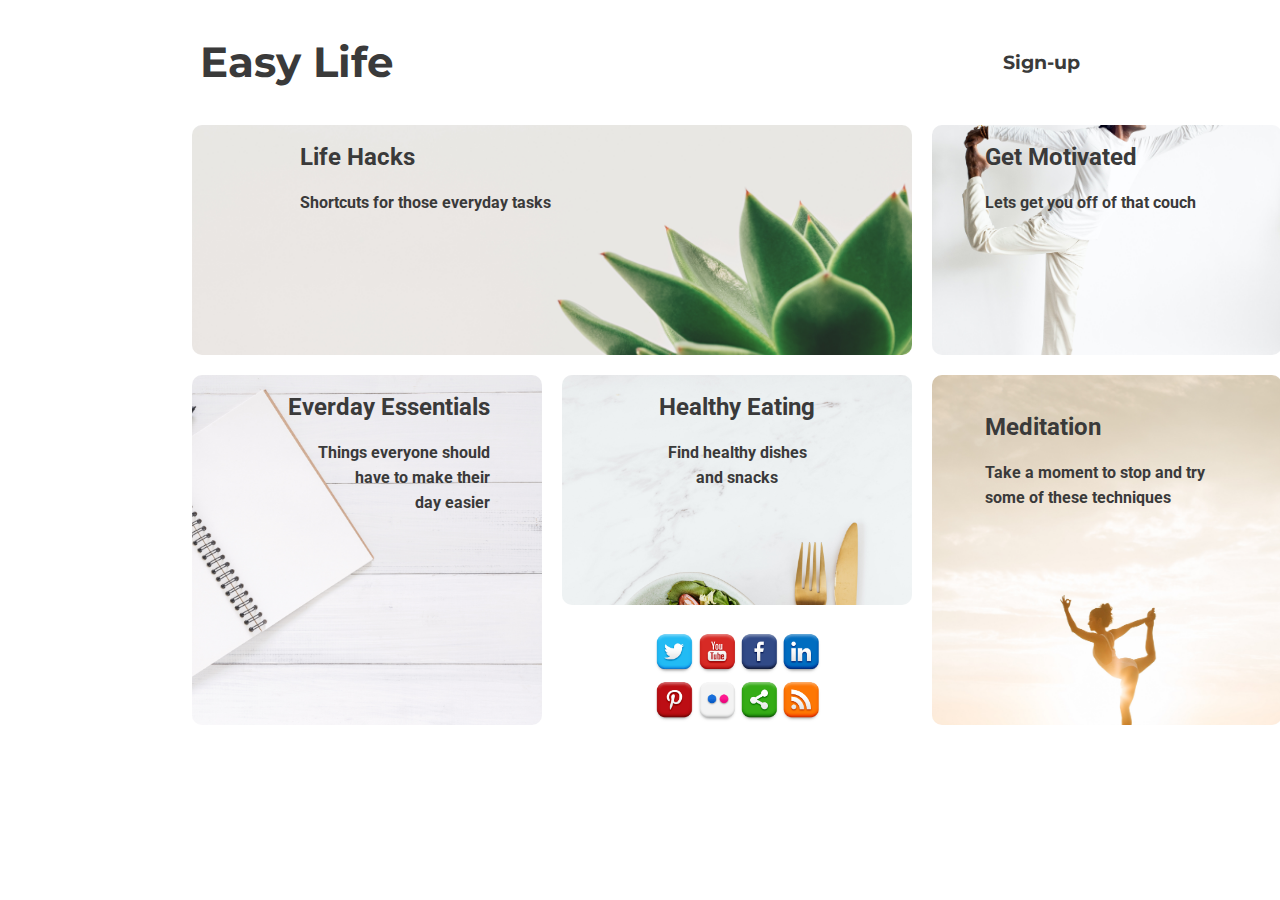
==== index.html @ 41d7a359 "restoring lost work from failed github" ====
<!DOCTYPE html>
<html lang="en">

<head>
    <meta charset="UTF-8">
    <meta http-equiv="X-UA-Compatible" content="IE=edge">
    <meta name="viewport" content="width=device-width, initial-scale=1.0">
    <link rel="stylesheet" href="assets/css/style.css">
    <title>Easy Life</title>
</head>

<body>
    <section>
        <header>
            <h1 id=logo>Easy Life</h1>
            <h2 id=sign-up>Sign-up</h2>
        </header>
    </section>
    <main>
        <div id="grid">
            <div id="grid-item-1">
                <a class="page-link" href="#"></a>
                <div>
                    <h2>Life Hacks</h2>
                    <p>Shortcuts for those everyday tasks</p>
                </div>
            </div>
            <div id="grid-item-2">
                <a class="page-link" href="#"></a>
                <div>
                    <h2>Get Motivated</h2>
                    <p>Lets get you off of that couch</p>
                </div>
            </div>
            <div id="grid-item-3">
                <a class="page-link" href="#"></a>
                <div>
                    <h2>Everday Essentials</h2>
                    <p>Things everyone should<br> have to make their<br> day easier</p>
                </div>

            </div>
            <div id="grid-item-4">
                <a class="page-link" href="#"></a>
                <div>
                    <h2>Healthy Eating</h2>
                    <p>Find healthy dishes <br>and snacks</p>
                </div>
            </div>
            <div id="grid-item-5">
                <a class="page-link" href="template/meditation.html"></a>
                <div>
                    <h2>Meditation</h2>
                    <p>Take a moment to stop and try some of these techniques</p>
                </div>
            </div>
            <div id="grid-item-6">
                <a class="page-link" href="#"></a>
            </div>
    </main>
    <footer>

    </footer>
</body>

</html>
---- assets/css/style.css ----
@import url('https://fonts.googleapis.com/css2?family=Montserrat:wght@200&family=Roboto:wght@300&display=swap');

*{
    margin: 0;
    padding: 0;
    border: none;
}
body{
    font-family:  roboto, sans-serif;
    color: #3a3a3a;
}
/* header */
header{
    height: 100px;
}
header a:visited{
    color: inherit;
}
header h1, header h2{
    font-family: montserrat, sans-serif;
    line-height: 125px;
}
#logo{
    float: left;
    font-size: 260%;
    margin-left: 200px;
    cursor: pointer;
}
#sign-up{
    float: right;
    margin-right: 200px;
    font-size: 120%;
}
#sign-up:hover{
    text-decoration: underline;
    cursor: pointer;
}
/* grid */

#grid{
    display: grid;
    grid: 230px 230px 100px/ 350px 350px 350px;
    gap: 20px;

    width: 70%;
    height: 60%;
    margin: 10px auto;

 
}
#grid div{
    color: #3a3a3a;
    border-radius: 10px;
    font-weight: 700;
    position: relative;
    transition-duration: 0.3s;
}
[id^="grid-item-"]:hover{
    filter: drop-shadow(0 0 8px #3a3a3a);
    transition-duration: 0.3s;
}
.page-link{
    width: 100%;
    height: 100%;
    position: absolute;
    z-index: 1;
}
#grid div h2, #grid div p{
    width: 70%;
    height: 40%;
    margin: 20px auto;

    line-height: 25px;
}
#grid-item-1{
    grid-column: 1/ 3;

    background-color: #ebe7e4;
    background-image: url(../images/pexels-scott-webb-305821.jpg);
    background-size: cover;
    background-repeat: no-repeat;
    background-position: center;   
}
#grid-item-2{
    background-color: #d7d8d3;
    background-image: url(../images/pexels-ajan-yogi-9271208.jpg);
    background-size: cover;
    background-repeat: no-repeat;
    background-position: center;
}
#grid-item-3{
    grid-row: 2/4;

    background-color: #e8e7ec;
    background-image: url(../images/pexels-tirachard-kumtanom-733857.jpg);
    background-size: cover;
    background-repeat: no-repeat;
    background-position: right;

    padding-bottom: 60px;
}
#grid-item-3 h2, #grid-item-3 p{
    text-align: right;
    margin-top: 0;
}
#grid-item-4{
    background-color: #eceff0;
    background-image: url(../images/pexels-karolina-grabowska-4198023.jpg);
    background-size: cover;
    background-repeat: no-repeat;
    background-position:top;
    
    padding-bottom: 40px;
}
#grid-item-4 h2, #grid-item-4 p{
    text-align: center;
}
#grid-item-5{
    grid-row: 2/4;
    grid-column: 3/4;

    background-color: #f6ece2;
    background-image: url(../images/pexels-eternal-happiness-3326362.jpg);
    background-size: cover;
    background-repeat: no-repeat;
    background-position:top;

    padding-bottom: 60px;
    padding-top: 20px;
}
#grid-item-6{
    background-color: #eceff0;
    background-image: url(../images/20-social-media-icons.png);
    background-size: cover;
    background-repeat: no-repeat;
    background-position:center;

    width: 50%;
    margin-left: auto;
    margin-right: auto;
}
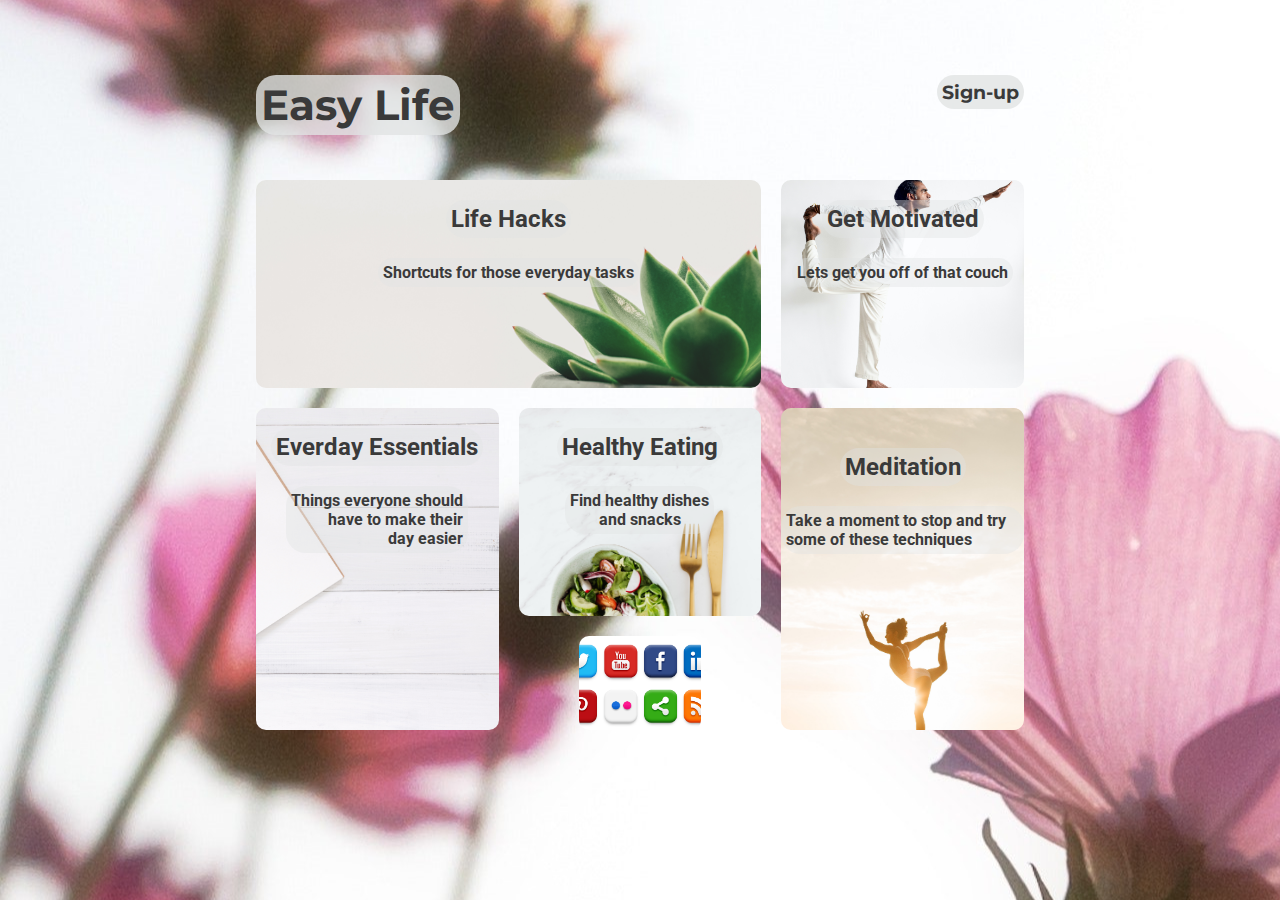
==== commit 4161098a: "re-evaluate responsive design and completly change it but index is now repsonsive for all page sizes" ====
--- a/index.html
+++ b/index.html
@@ -18,21 +18,21 @@
     </section>
     <main>
         <div id="grid">
-            <div id="grid-item-1">
+            <div id="grid-item-1" class="left">
                 <a class="page-link" href="#"></a>
                 <div>
                     <h2>Life Hacks</h2>
                     <p>Shortcuts for those everyday tasks</p>
                 </div>
             </div>
-            <div id="grid-item-2">
+            <div id="grid-item-2" class="right">
                 <a class="page-link" href="#"></a>
                 <div>
                     <h2>Get Motivated</h2>
                     <p>Lets get you off of that couch</p>
                 </div>
             </div>
-            <div id="grid-item-3">
+            <div id="grid-item-3" class="left">
                 <a class="page-link" href="#"></a>
                 <div>
                     <h2>Everday Essentials</h2>
@@ -40,14 +40,14 @@
                 </div>
 
             </div>
-            <div id="grid-item-4">
+            <div id="grid-item-4" class="right">
                 <a class="page-link" href="#"></a>
                 <div>
                     <h2>Healthy Eating</h2>
                     <p>Find healthy dishes <br>and snacks</p>
                 </div>
             </div>
-            <div id="grid-item-5">
+            <div id="grid-item-5" class="left" class="right"> 
                 <a class="page-link" href="template/meditation.html"></a>
                 <div>
                     <h2>Meditation</h2>
--- a/assets/css/style.css
+++ b/assets/css/style.css
@@ -8,27 +8,34 @@
 body{
     font-family:  roboto, sans-serif;
     color: #3a3a3a;
+    background: rgb(255,227,227) url(../images/pexels-pixabay-158756.jpg) no-repeat center;
+    background-size: auto;
 }
 /* header */
 header{
     height: 100px;
+    width: 100%;
 }
 header a:visited{
     color: inherit;
 }
 header h1, header h2{
     font-family: montserrat, sans-serif;
-    line-height: 125px;
+    font-size: 150%;
+    margin-top: 75px;
+    background-color: rgba(225,227,227,.8);
+    border-radius: 20px;
+    padding: 5px;
 }
 #logo{
     float: left;
     font-size: 260%;
-    margin-left: 200px;
+    margin-left: 20%;
     cursor: pointer;
 }
 #sign-up{
     float: right;
-    margin-right: 200px;
+    margin-right: 20%;
     font-size: 120%;
 }
 #sign-up:hover{
@@ -39,14 +46,11 @@
 
 #grid{
     display: grid;
-    grid: 230px 230px 100px/ 350px 350px 350px;
+    grid: 33% 33% 15%/ 1fr 1fr 1fr;
     gap: 20px;
-
-    width: 70%;
-    height: 60%;
-    margin: 10px auto;
-
- 
+    width: 60%;
+    height: 70vh;
+    margin: 80px auto;
 }
 #grid div{
     color: #3a3a3a;
@@ -66,11 +70,13 @@
     z-index: 1;
 }
 #grid div h2, #grid div p{
-    width: 70%;
-    height: 40%;
+    width: fit-content;
+    height: fit-content;
     margin: 20px auto;
-
-    line-height: 25px;
+    padding: 5px;
+
+    background: rgba(225,227,227,.4);
+    border-radius: 20px;
 }
 #grid-item-1{
     grid-column: 1/ 3;
@@ -136,6 +142,79 @@
     background-position:center;
 
     width: 50%;
+    height: 100%;
     margin-left: auto;
     margin-right: auto;
+}
+
+@media screen and (max-width:950px) {
+    #grid{
+        grid: 33% 33% 33%/ 50% 50%;
+    }
+    .page-link{
+        left: 0;
+        top:0;
+    }
+    #grid .left{
+        grid-column: 1/2;
+        text-align: center;
+    }
+    #grid .right{
+        grid-column: 2/3;
+        text-align: center;
+    }
+    #grid-item-3{
+        grid-row: 2/3;
+    }
+    #grid-item-5{
+        grid-row: 3/4;
+        padding: 0;
+    }
+    #grid-item-6{
+        width: 100%;
+        height: 75%;
+        align-self: center;
+    }
+    #grid div p{
+        margin-top: 0;
+    }
+}
+@media screen and (max-width:713px) {
+    header{
+        display: block;
+        width: 100%;
+    }
+    #logo, #sign-up{
+        width: 100%;
+        margin: 20px auto;
+        padding: 0;
+        text-align: center;
+        border-radius: 0;
+    }
+    #grid{
+        grid: auto auto auto auto auto auto / 100%;
+        grid-template-rows: min-content;
+    }
+    #grid .left, #grid .right{
+        grid-column:1/2;
+        padding: 0;
+    }
+    #grid-item-1{
+        grid-row: 1/2;
+    }
+    #grid-item-2{
+        grid-row: 2/3;
+    }
+    #grid-item-3{
+        grid-row: 3/4;
+    }
+    #grid-item-4{
+        grid-row: 4/5;
+    }
+    #grid-item-5{
+        grid-row: 5/6;
+    }
+    #grid-item-6{
+        grid-row: 6/7;
+    }
 }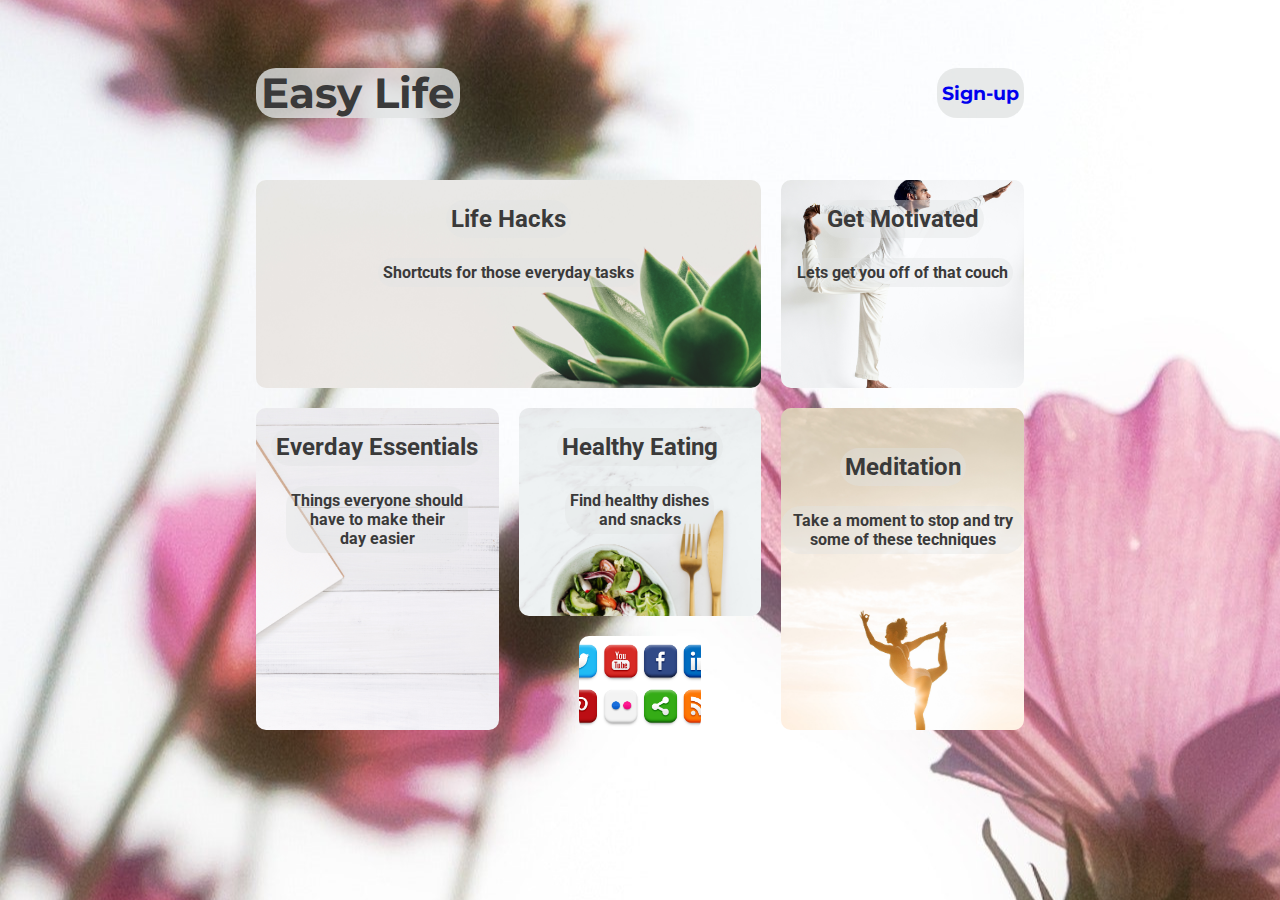
==== commit 47a6d6e7: "add form to sign up page" ====
--- a/index.html
+++ b/index.html
@@ -13,7 +13,9 @@
     <section>
         <header>
             <h1 id=logo>Easy Life</h1>
-            <h2 id=sign-up>Sign-up</h2>
+            <a href="template/sign-up.html">
+                <h2 id=sign-up>Sign-up</h2>
+            </a>
         </header>
     </section>
     <main>
@@ -47,7 +49,7 @@
                     <p>Find healthy dishes <br>and snacks</p>
                 </div>
             </div>
-            <div id="grid-item-5" class="left" class="right"> 
+            <div id="grid-item-5" class="left" class="right">
                 <a class="page-link" href="template/meditation.html"></a>
                 <div>
                     <h2>Meditation</h2>
--- a/assets/css/style.css
+++ b/assets/css/style.css
@@ -1,4 +1,5 @@
 @import url('https://fonts.googleapis.com/css2?family=Montserrat:wght@200&family=Roboto:wght@300&display=swap');
+@import "header.css";
 
 *{
     margin: 0;
@@ -10,37 +11,7 @@
     color: #3a3a3a;
     background: rgb(255,227,227) url(../images/pexels-pixabay-158756.jpg) no-repeat center;
     background-size: auto;
-}
-/* header */
-header{
-    height: 100px;
-    width: 100%;
-}
-header a:visited{
-    color: inherit;
-}
-header h1, header h2{
-    font-family: montserrat, sans-serif;
-    font-size: 150%;
-    margin-top: 75px;
-    background-color: rgba(225,227,227,.8);
-    border-radius: 20px;
-    padding: 5px;
-}
-#logo{
-    float: left;
-    font-size: 260%;
-    margin-left: 20%;
-    cursor: pointer;
-}
-#sign-up{
-    float: right;
-    margin-right: 20%;
-    font-size: 120%;
-}
-#sign-up:hover{
-    text-decoration: underline;
-    cursor: pointer;
+    height: 100%;
 }
 /* grid */
 
@@ -74,6 +45,7 @@
     height: fit-content;
     margin: 20px auto;
     padding: 5px;
+    text-align: center;
 
     background: rgba(225,227,227,.4);
     border-radius: 20px;
@@ -118,9 +90,6 @@
     
     padding-bottom: 40px;
 }
-#grid-item-4 h2, #grid-item-4 p{
-    text-align: center;
-}
 #grid-item-5{
     grid-row: 2/4;
     grid-column: 3/4;
@@ -146,7 +115,7 @@
     margin-left: auto;
     margin-right: auto;
 }
-
+/* double column design */
 @media screen and (max-width:950px) {
     #grid{
         grid: 33% 33% 33%/ 50% 50%;
@@ -166,6 +135,9 @@
     #grid-item-3{
         grid-row: 2/3;
     }
+    #grid-item-3 p{
+        text-align: center;
+    }
     #grid-item-5{
         grid-row: 3/4;
         padding: 0;
@@ -179,6 +151,7 @@
         margin-top: 0;
     }
 }
+/* single column design */
 @media screen and (max-width:713px) {
     header{
         display: block;
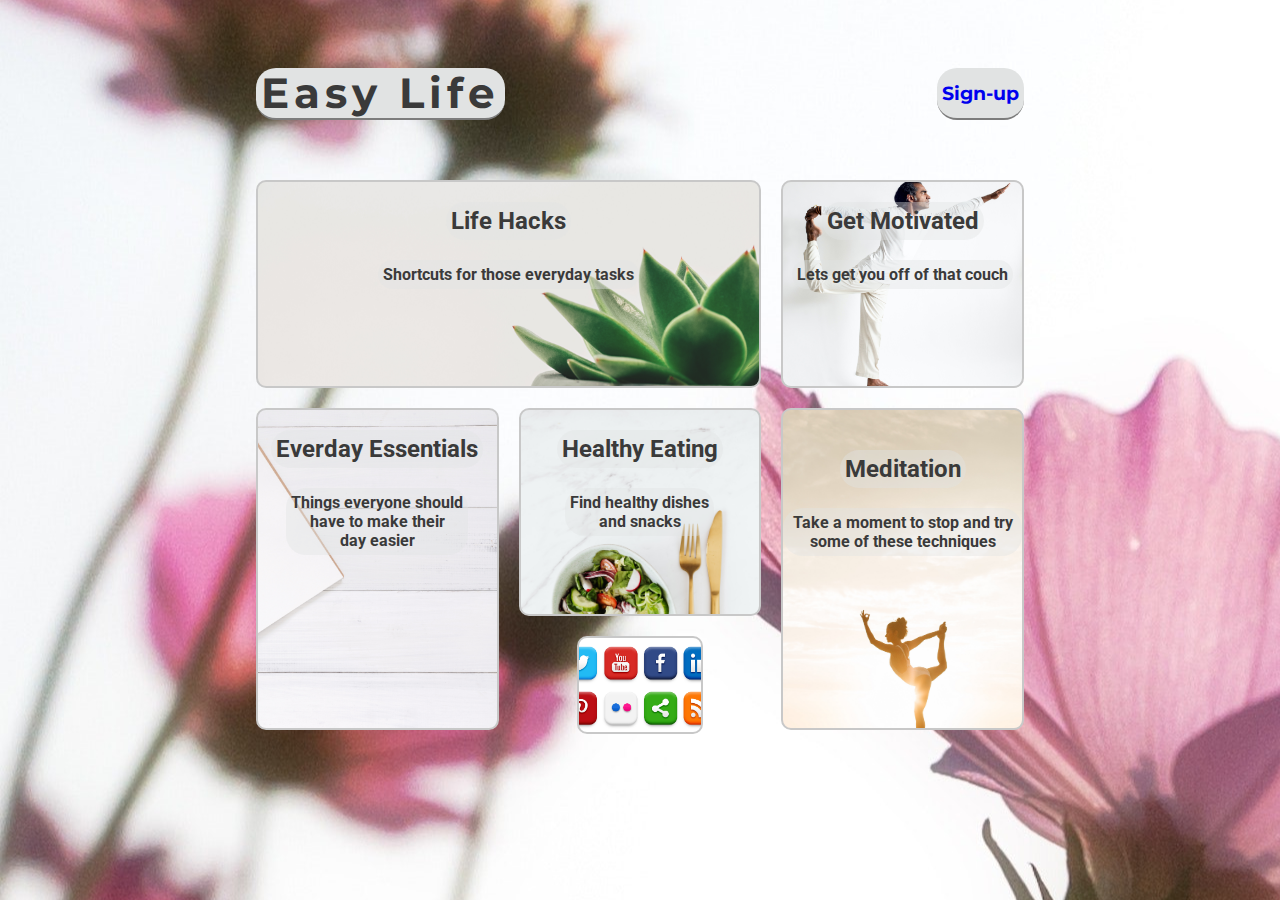
==== commit 998648b6: "add all the styling to all the pages to match index and create an optional footer that may be added " ====
--- a/index.html
+++ b/index.html
@@ -60,9 +60,10 @@
                 <a class="page-link" href="#"></a>
             </div>
     </main>
-    <footer>
-
-    </footer>
+        <!-- <div id="ball"></div>
+        <div id="ball2"></div>
+        <div id="ball3"></div>
+        <div id="ball4"></div> -->
 </body>
 
 </html>--- a/assets/css/style.css
+++ b/assets/css/style.css
@@ -1,5 +1,6 @@
 @import url('https://fonts.googleapis.com/css2?family=Montserrat:wght@200&family=Roboto:wght@300&display=swap');
 @import "header.css";
+@import "footer.css";
 
 *{
     margin: 0;
@@ -30,9 +31,14 @@
     position: relative;
     transition-duration: 0.3s;
 }
+[id^="grid-item-"]{
+    border: 2px solid rgb(200, 200, 200);
+}
 [id^="grid-item-"]:hover{
     filter: drop-shadow(0 0 8px #3a3a3a);
     transition-duration: 0.3s;
+    margin: -8px -8px;
+    -webkit-animation: ;
 }
 .page-link{
     width: 100%;
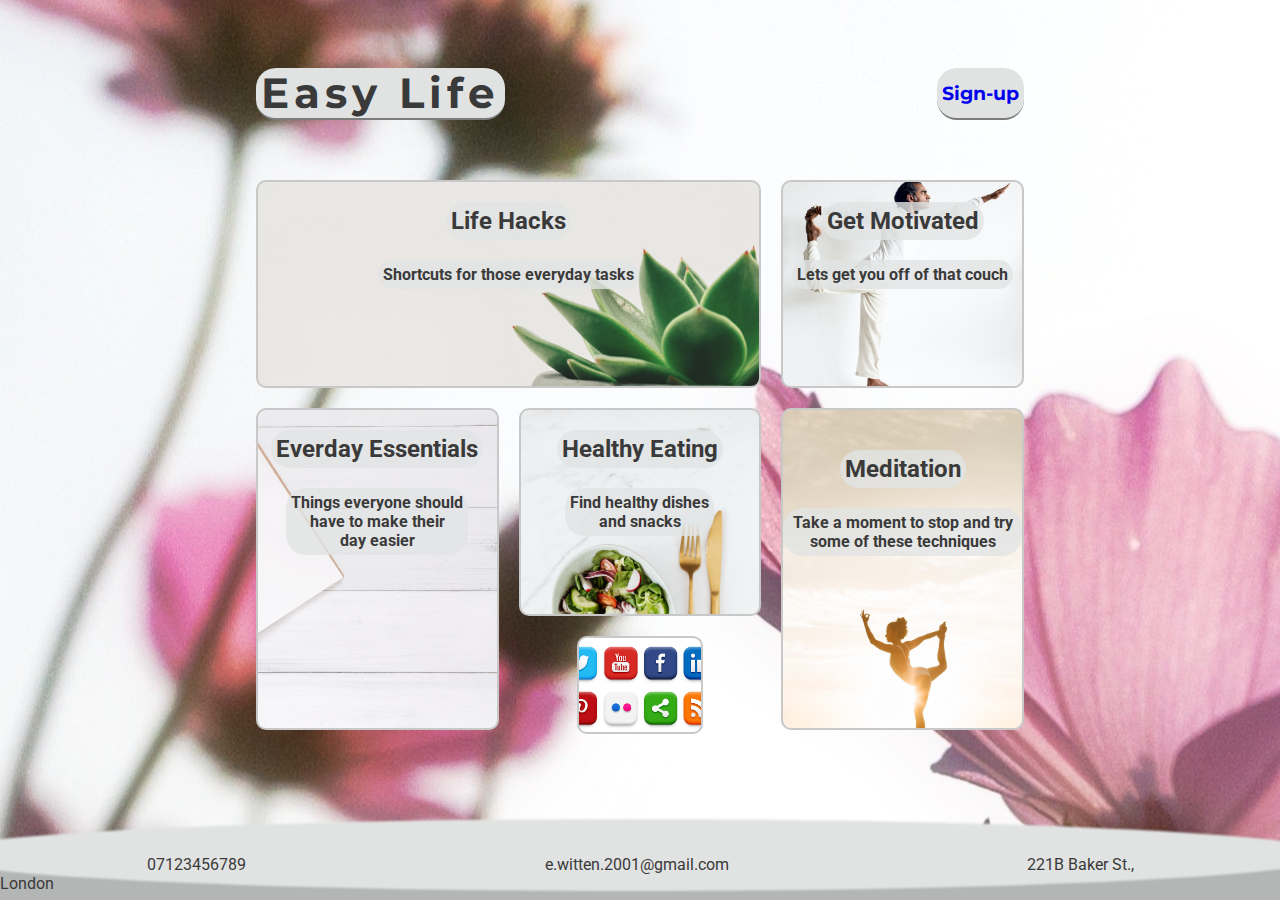
==== commit a31e1a52: "add footer and stlying however cannot center list correctly" ====
--- a/index.html
+++ b/index.html
@@ -6,6 +6,7 @@
     <meta http-equiv="X-UA-Compatible" content="IE=edge">
     <meta name="viewport" content="width=device-width, initial-scale=1.0">
     <link rel="stylesheet" href="assets/css/style.css">
+    <link rel="stylesheet" href="assets/css/footer.css">
     <title>Easy Life</title>
 </head>
 
@@ -60,10 +61,17 @@
                 <a class="page-link" href="#"></a>
             </div>
     </main>
-        <!-- <div id="ball"></div>
-        <div id="ball2"></div>
-        <div id="ball3"></div>
-        <div id="ball4"></div> -->
+    <footer>
+        <div class="curve"></div>
+        <table id="list-container">
+            <ul id="footer-list">
+                <li>07123456789</li>
+                <li>e.witten.2001@gmail.com</li>
+                <li>221B Baker St., London</li>
+            </ul>
+        </table>
+
+    </footer>
 </body>
 
 </html>--- a/assets/css/style.css
+++ b/assets/css/style.css
@@ -35,7 +35,7 @@
     border: 2px solid rgb(200, 200, 200);
 }
 [id^="grid-item-"]:hover{
-    filter: drop-shadow(0 0 8px #3a3a3a);
+    filter: drop-shadow(0 10px 8px #3a3a3a);
     transition-duration: 0.3s;
     margin: -8px -8px;
     -webkit-animation: ;
@@ -53,7 +53,7 @@
     padding: 5px;
     text-align: center;
 
-    background: rgba(225,227,227,.4);
+    background: rgba(225,227,227,.8);
     border-radius: 20px;
 }
 #grid-item-1{
--- a/assets/css/footer.css
+++ b/assets/css/footer.css
@@ -0,0 +1,44 @@
+footer{
+    width: 100%;
+    height: 200px;
+    position: fixed;
+    top: 95%;
+    background-color: rgba(180,182,182,1);
+    /* filter: blur(2px); */
+}
+#list-container{
+    display: table;
+    margin: 0 auto;
+}
+#footer-list{
+   list-style: none;
+   padding-top: 0;
+   width: 100%;
+}
+#footer-list li{
+    display: inline;
+    margin: 0 11.5%;
+}
+.curve-container{
+    position: relative;
+    width: 100%;
+}
+.curve{
+    position: absolute;
+    height: 10vh;
+    width: 100%;
+    top:0;
+}
+.curve::before{
+    position: absolute;
+    display: block;
+    content: ' ';
+    width: 110%;
+    height: 80%;
+    border-radius: 100% 100%;
+    background-color:  rgba(225,227,227,1);
+    transform: translate(-5%,-50%);
+    filter: drop-shadow(0 -10px 10px #303030);
+    filter: blur(1px);
+    z-index: -2;
+}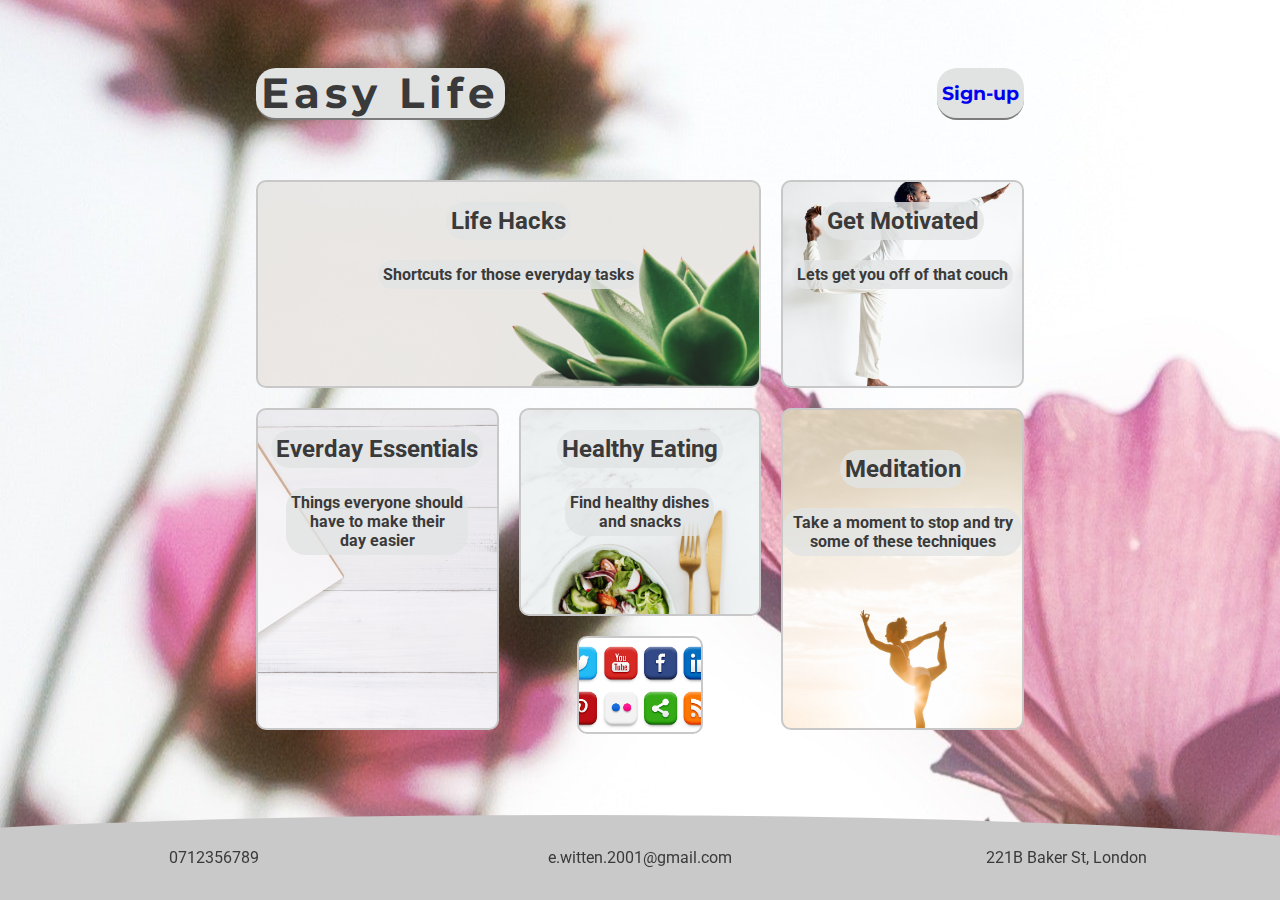
==== commit bd5ad125: "center footer by adding table and add curved line to div by adding after pseudo" ====
--- a/index.html
+++ b/index.html
@@ -62,16 +62,21 @@
             </div>
     </main>
     <footer>
-        <div class="curve"></div>
-        <table id="list-container">
-            <ul id="footer-list">
-                <li>07123456789</li>
-                <li>e.witten.2001@gmail.com</li>
-                <li>221B Baker St., London</li>
-            </ul>
-        </table>
+            <table>
+                <tr>
+                    <td>
+                        <p>0712356789</p>
+                    </td>
+                    <td>
+                        <p>e.witten.2001@gmail.com</p>
+                    </td>
+                    <td>
+                        <p>221B Baker St, London</p>
+                    </td>
+                </tr>
+            </table>
+    </footer>
 
-    </footer>
 </body>
 
 </html>--- a/assets/css/footer.css
+++ b/assets/css/footer.css
@@ -1,44 +1,32 @@
 footer{
     width: 100%;
-    height: 200px;
+    height: 6vh;
     position: fixed;
-    top: 95%;
-    background-color: rgba(180,182,182,1);
-    /* filter: blur(2px); */
+    bottom: 0;
+    background-color: transparent;
+    z-index: -1;
 }
-#list-container{
-    display: table;
-    margin: 0 auto;
+footer table{
+    width: 100%;
+    align-content: center;
 }
-#footer-list{
-   list-style: none;
-   padding-top: 0;
-   width: 100%;
-}
-#footer-list li{
-    display: inline;
-    margin: 0 11.5%;
-}
-.curve-container{
-    position: relative;
+footer table tr{
     width: 100%;
 }
-.curve{
+footer table tr td{
+    width: 33%;
+    margin: 0 auto;
+    text-align: center;
+}
+footer:after{
     position: absolute;
-    height: 10vh;
-    width: 100%;
-    top:0;
-}
-.curve::before{
-    position: absolute;
+    z-index: -1;
+    content: ' ';
     display: block;
-    content: ' ';
-    width: 110%;
-    height: 80%;
-    border-radius: 100% 100%;
-    background-color:  rgba(225,227,227,1);
-    transform: translate(-5%,-50%);
-    filter: drop-shadow(0 -10px 10px #303030);
-    filter: blur(1px);
-    z-index: -2;
+    background-color: rgb(201, 201, 201);
+    transform: translate(0, -50%);
+    border-radius:100% 100%;
+    width: 140%;
+    height: 200%;
+    left: -25%;
 }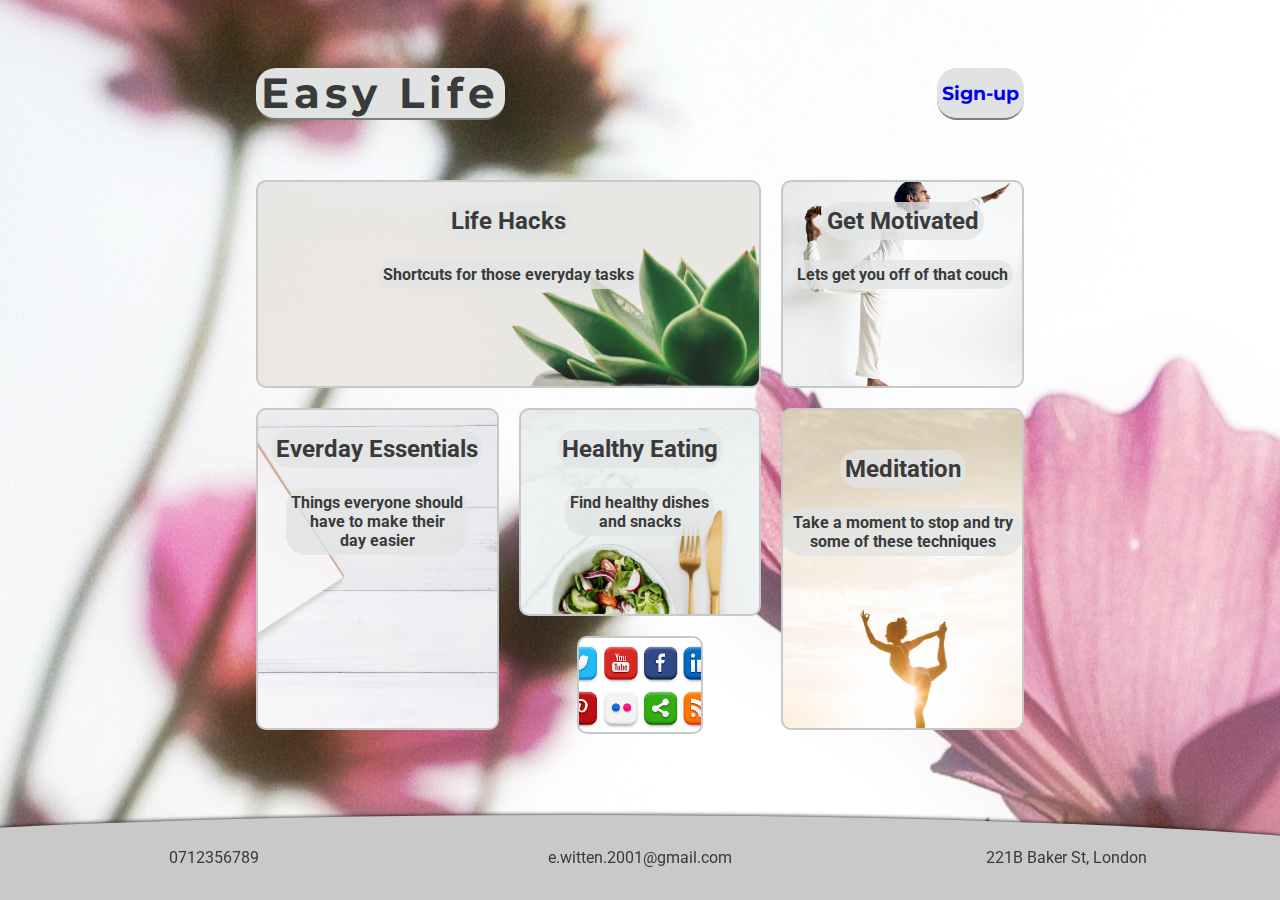
==== commit 431d36b6: "add content to readme file and fix bug for mediation page where item 6 had 3px height now set to 147" ====
--- a/index.html
+++ b/index.html
@@ -6,7 +6,6 @@
     <meta http-equiv="X-UA-Compatible" content="IE=edge">
     <meta name="viewport" content="width=device-width, initial-scale=1.0">
     <link rel="stylesheet" href="assets/css/style.css">
-    <link rel="stylesheet" href="assets/css/footer.css">
     <title>Easy Life</title>
 </head>
 
@@ -50,31 +49,32 @@
                     <p>Find healthy dishes <br>and snacks</p>
                 </div>
             </div>
-            <div id="grid-item-5" class="left" class="right">
+            <div id="grid-item-5" class="right">
                 <a class="page-link" href="template/meditation.html"></a>
                 <div>
                     <h2>Meditation</h2>
                     <p>Take a moment to stop and try some of these techniques</p>
                 </div>
             </div>
-            <div id="grid-item-6">
+            <div id="grid-item-6" class="left">
                 <a class="page-link" href="#"></a>
             </div>
+        </div>
     </main>
     <footer>
-            <table>
-                <tr>
-                    <td>
-                        <p>0712356789</p>
-                    </td>
-                    <td>
-                        <p>e.witten.2001@gmail.com</p>
-                    </td>
-                    <td>
-                        <p>221B Baker St, London</p>
-                    </td>
-                </tr>
-            </table>
+        <table>
+            <tr>
+                <td>
+                    <p>0712356789</p>
+                </td>
+                <td>
+                    <p>e.witten.2001@gmail.com</p>
+                </td>
+                <td>
+                    <p>221B Baker St, London</p>
+                </td>
+            </tr>
+        </table>
     </footer>
 
 </body>
--- a/assets/css/style.css
+++ b/assets/css/style.css
@@ -12,7 +12,7 @@
     color: #3a3a3a;
     background: rgb(255,227,227) url(../images/pexels-pixabay-158756.jpg) no-repeat center;
     background-size: auto;
-    height: 100%;
+    height: 130%;
 }
 /* grid */
 
@@ -123,6 +123,9 @@
 }
 /* double column design */
 @media screen and (max-width:950px) {
+    body{
+        margin-bottom: 110px;
+    }
     #grid{
         grid: 33% 33% 33%/ 50% 50%;
     }
@@ -159,6 +162,9 @@
 }
 /* single column design */
 @media screen and (max-width:713px) {
+    body{
+        margin-bottom: 580px;
+    }
     header{
         display: block;
         width: 100%;
@@ -171,7 +177,7 @@
         border-radius: 0;
     }
     #grid{
-        grid: auto auto auto auto auto auto / 100%;
+        grid: auto auto auto auto auto auto/ 100%;
         grid-template-rows: min-content;
     }
     #grid .left, #grid .right{
@@ -195,5 +201,6 @@
     }
     #grid-item-6{
         grid-row: 6/7;
+        height: 147px;
     }
 }